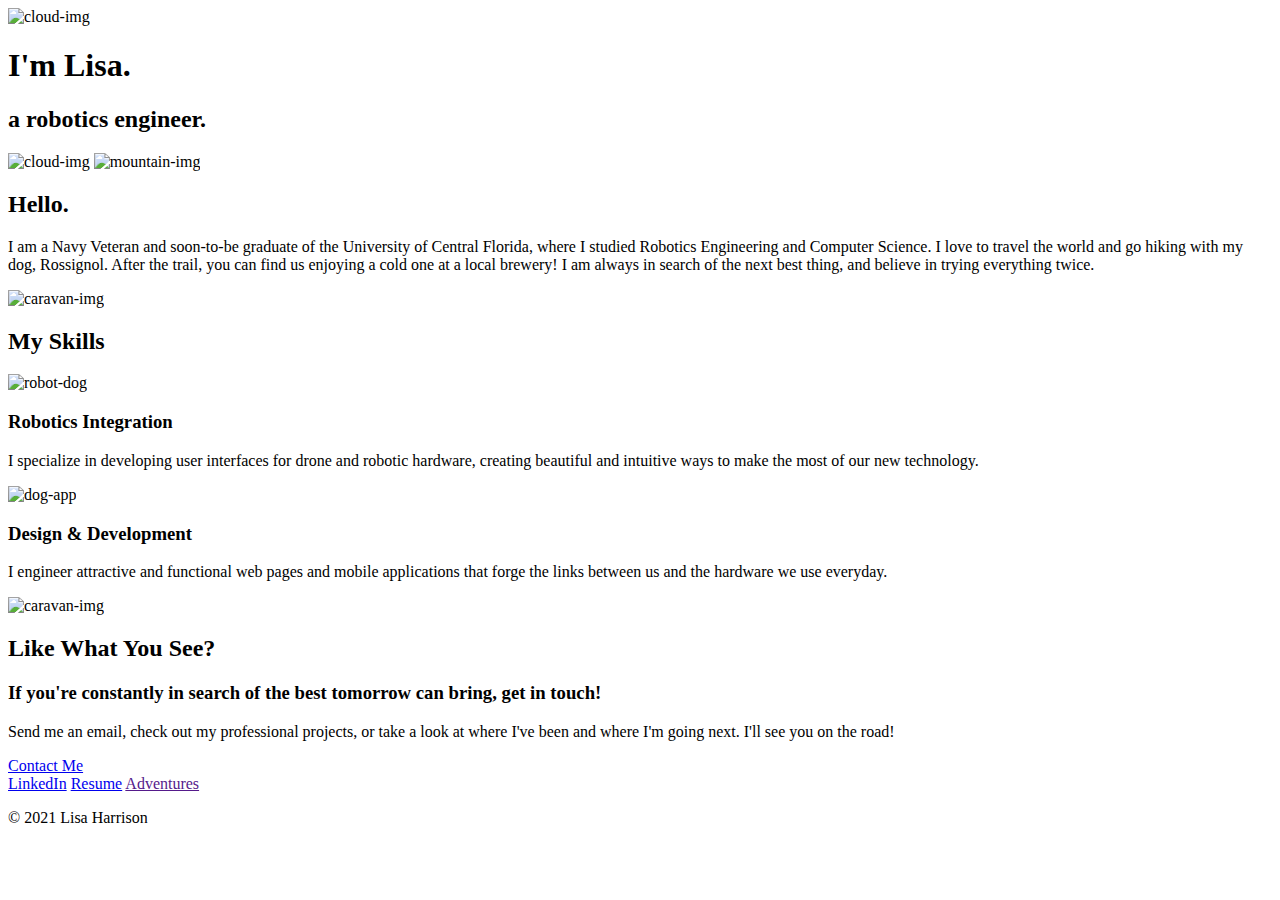
==== index.html @ af0a0512 "Add files via upload" ====
<!DOCTYPE html>
<html lang="en" dir="ltr">
  <head>
    <meta charset="utf-8">
    <title>Lisa Harrison</title>
    <link rel="stylesheet" href="css/styles.css"/>
    <link rel="icon" href="LH.ico">
    <link rel="preconnect" href="https://fonts.googleapis.com">
<link rel="preconnect" href="https://fonts.gstatic.com" crossorigin>
<link href="https://fonts.googleapis.com/css2?family=Rock+Salt&family=Shadows+Into+Light&display=swap" rel="stylesheet">
<link rel="preconnect" href="https://fonts.googleapis.com">
<link rel="preconnect" href="https://fonts.gstatic.com" crossorigin>
<link href="https://fonts.googleapis.com/css2?family=Klee+One:wght@600&display=swap" rel="stylesheet">
  </head>
  <body>
    <div class="top-container">
      <img class="top-cloud" src="images/cloud.png" alt="cloud-img">
      <h1>I'm Lisa.</h1>
      <h2 class="title">a robotics engineer.</h2>
      <img class="bottom-cloud" src="images/cloud.png" alt="cloud-img">
      <img class="mountain" src="images/mountain.png" alt="mountain-img">
    </div>

    <div class="middle-container">
      <div class="profile">
        <h2>Hello.</h2>
        <p class="summary">I am a Navy Veteran and soon-to-be graduate of the University of Central Florida, where I studied Robotics Engineering and Computer Science. I love to travel the world and go hiking with my dog, Rossignol. After the trail, you can find us enjoying a cold one at a local brewery! I am always in search of the next best thing, and believe in trying everything twice.</p>
      </div>
      <div class="skills">
        <img class="divider" src="images/caravan.png" alt="caravan-img">
        <h2>My Skills</h2>
        <div class="robot-skill-row">
          <img class="robot-dog" src="images/robot.png" alt="robot-dog">
          <h3>Robotics Integration</h3>
          <p class="skills">I specialize in developing user interfaces for  drone and robotic hardware, creating beautiful and intuitive ways to make the most of our new technology.</p>
        </div>
        <div class="app-skill-row">
          <img class="dog-app" src="images/dog-track-app.png" alt="dog-app">
          <h3>Design & Development</h3>
          <p>I engineer attractive and functional web pages and mobile applications that forge the links between us and the hardware we use everyday.</p>
        </div>
      </div>
      <div class="contact-me">
        <img class="divider" src="images/caravan.png" alt="caravan-img">
        <h2>Like What You See?</h2>
        <h3>If you're constantly in search of the best tomorrow can bring, get in touch!</h3>
        <p class="contact-description">Send me an email, check out my professional projects, or take a look at where I've been and where I'm going next.  I'll see you on the road!</p>
        <a class="contact-btn" href="contact.html">Contact Me</a>
      </div>
    </div>

    <div class="bottom-container">
      <a href="https://www.linkedin.com/">LinkedIn</a>
      <a href="Harrison Resume 4 14.pdf">Resume</a>
      <a href="">Adventures</a></p>
      <p class="copyright">© 2021 Lisa Harrison</p>
    </div>
  </body>
</html>
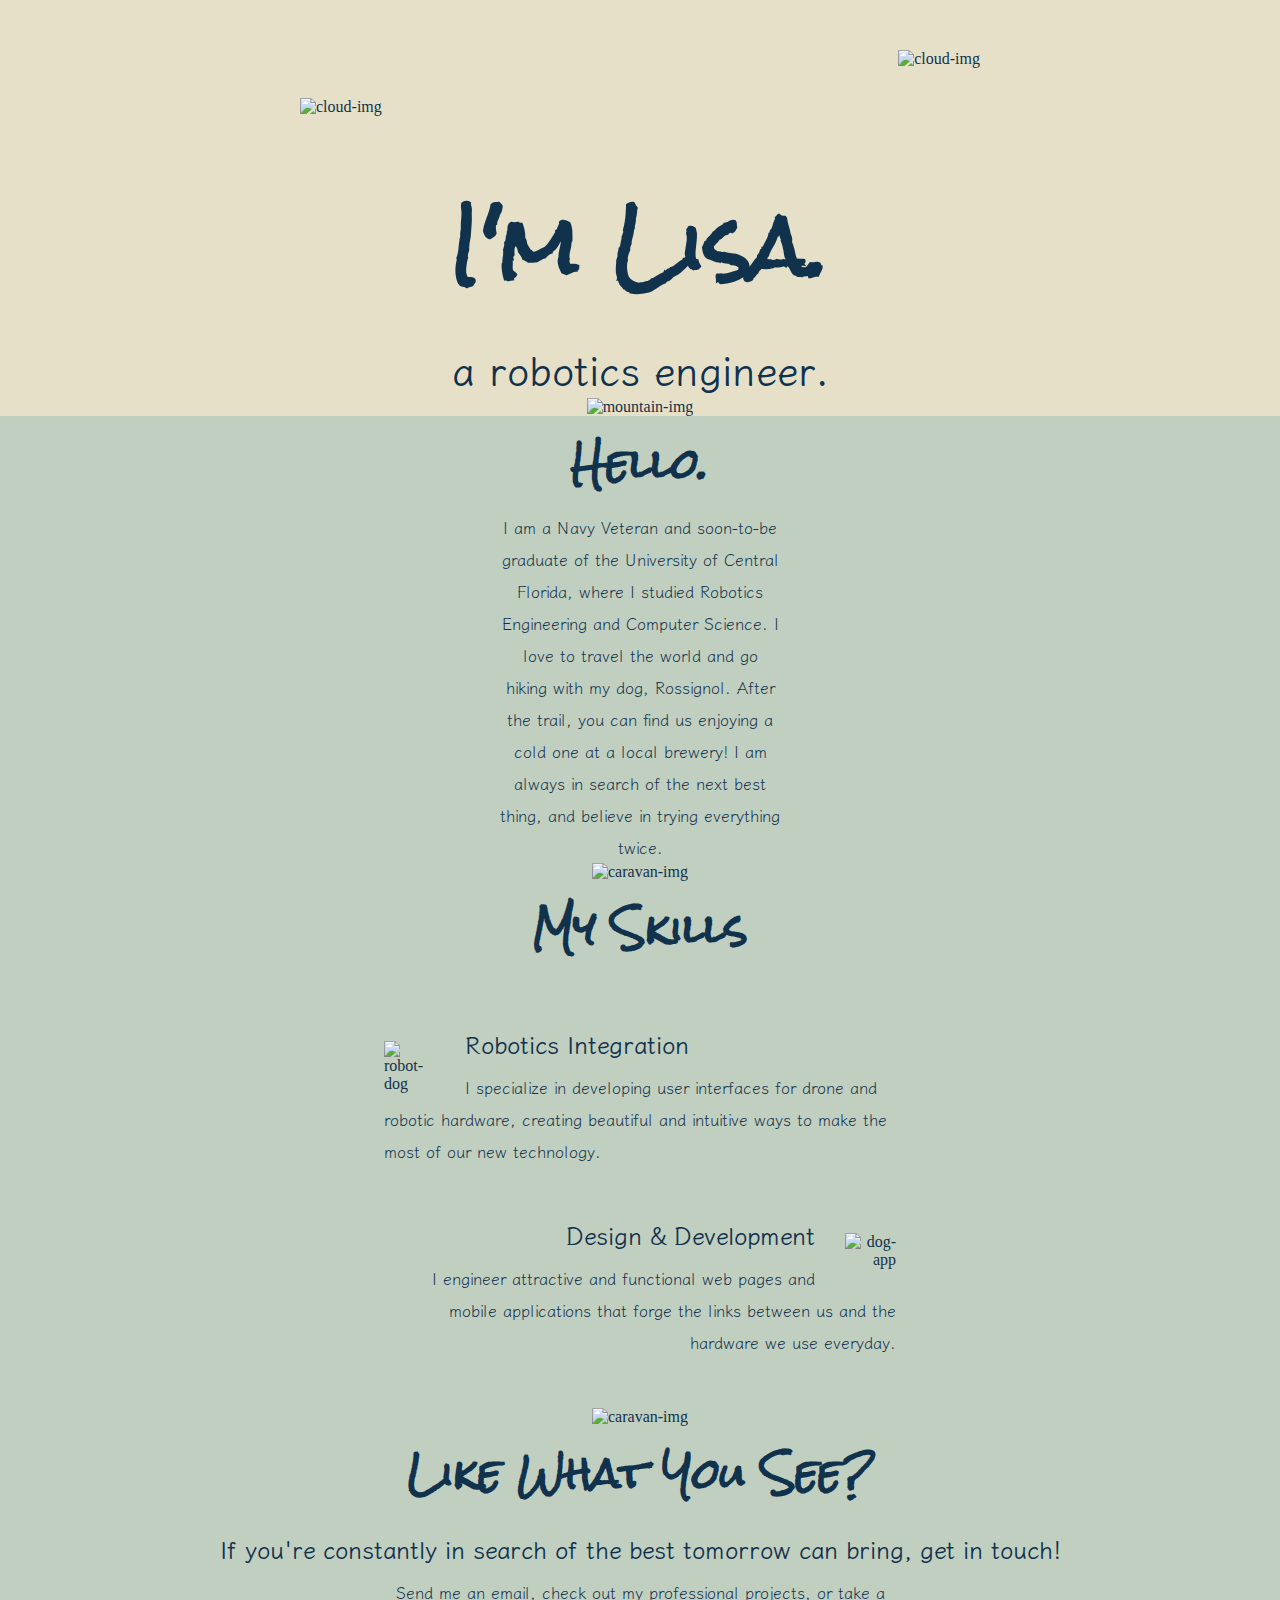
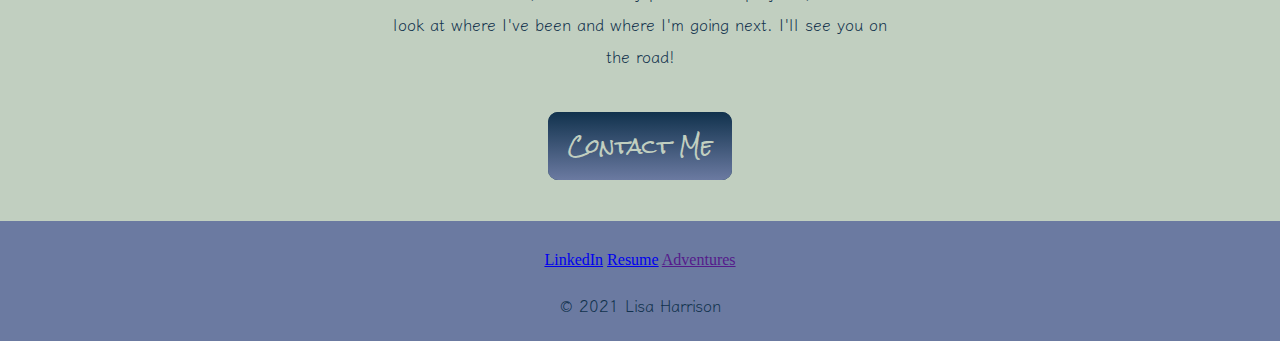
==== commit 86dbb823: "Update index.html" ====
--- a/index.html
+++ b/index.html
@@ -3,7 +3,7 @@
   <head>
     <meta charset="utf-8">
     <title>Lisa Harrison</title>
-    <link rel="stylesheet" href="css/styles.css"/>
+    <link rel="stylesheet" href="styles.css"/>
     <link rel="icon" href="LH.ico">
     <link rel="preconnect" href="https://fonts.googleapis.com">
 <link rel="preconnect" href="https://fonts.gstatic.com" crossorigin>
--- a/styles.css
+++ b/styles.css
@@ -0,0 +1,137 @@
+body{
+  margin: 0;
+  text-align: center;
+  color: #11324D;
+}
+
+.top-container{
+  background-color: #E7E0C9;
+  position: relative;
+  padding-top: 100px
+}
+
+.middle-container{
+  background-color: #C1CFC0;
+
+}
+
+.bottom-container{
+  background-color: #6B7AA1;
+  margin: 0;
+  padding-top: 30px;
+
+}
+
+h1{
+  margin: 50px auto 0 auto;
+  font-family: "Rock Salt", sans-serif;
+  font-size: 500%;
+}
+
+h2 {
+  margin: 0 auto;
+  font-family: "Rock Salt", sans-serif;
+  font-size: 2.5rem;
+}
+
+h3 {
+  margin: 10px auto;
+  font-family: "Klee One", sans-serif;
+  font-size: 1.5rem;
+}
+
+.bottom-cloud{
+  position: absolute;
+  left: 300px;
+  bottom: 300px;
+}
+
+.top-cloud{
+  position: absolute;
+  right: 300px;
+  top: 50px;
+}
+
+p{
+  font-family: "Klee One", sans-serif;
+  line-height: 2;
+  margin: auto;
+}
+
+.summary {
+  margin: 0 500px;
+}
+
+.title {
+  font-family: "Klee One", sans-serif;
+}
+
+.robot-skill-row{
+  width: 40%;
+  margin: 50px auto;
+  text-align: left;
+}
+
+.robot-dog {
+  float: left;
+  width: 10%;
+  margin: 15px 30px 0 0;
+}
+
+.app-skill-row{
+  width: 40%;
+  margin: 50px auto;
+  text-align: right;
+}
+
+.dog-app {
+  float: right;
+  width: 10%;
+  margin: 16px 0 0 30px;
+}
+
+.divider {
+  width: 10%;
+}
+
+.contact-btn {
+  background: #11324D;
+  background-image: -webkit-linear-gradient(top, #11324D, #6B7AA1);
+  background-image: -moz-linear-gradient(top, #11324D, #6B7AA1);
+  background-image: -ms-linear-gradient(top, #11324D, #6B7AA1);
+  background-image: -o-linear-gradient(top, #11324D, #6B7AA1);
+  background-image: linear-gradient(to bottom, #11324D, #6B7AA1);
+  -webkit-border-radius: 10;
+  -moz-border-radius: 10;
+  border-radius: 10px;
+  font-family: "Rock Salt", sans-serif;
+  color: #C1CFC0;
+  font-size: 20px;
+  padding: 10px 20px 10px 20px;
+  text-decoration: none;
+  margin: 30px auto 10px auto;
+  position: relative;
+}
+
+.contact-btn:hover {
+  background: #6B7AA1;
+  background-image: -webkit-linear-gradient(top, #6B7AA1, #11324D);
+  background-image: -moz-linear-gradient(top, #6B7AA1, #11324D);
+  background-image: -ms-linear-gradient(top, #6B7AA1, #11324D);
+  background-image: -o-linear-gradient(top, #6B7AA1, #11324D);
+  background-image: linear-gradient(to bottom, #6B7AA1, #11324D);
+  text-decoration: none;
+}
+
+.contact-description {
+  width: 40%;
+  padding-bottom: 50px;
+}
+
+.copyright{
+  padding: 20px 0;
+}
+
+.contact-me {
+  padding-bottom: 50px;
+}
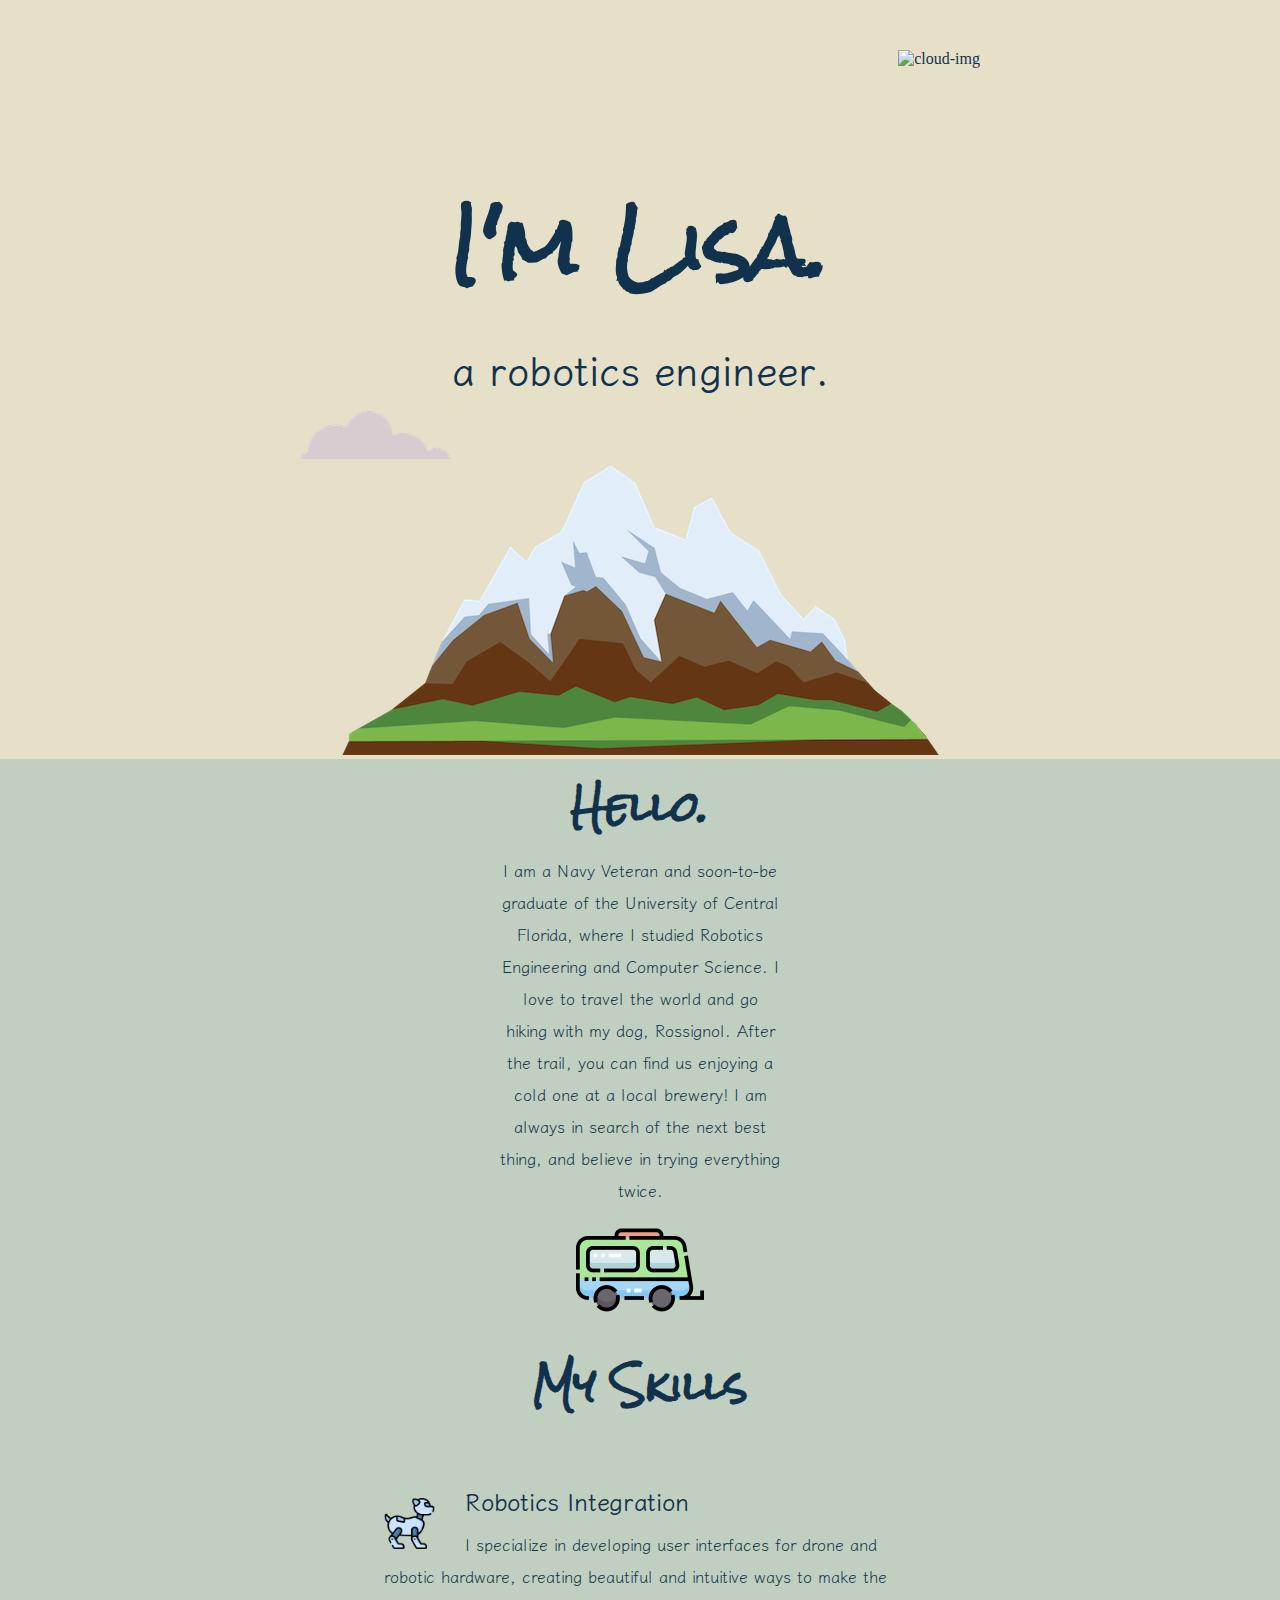
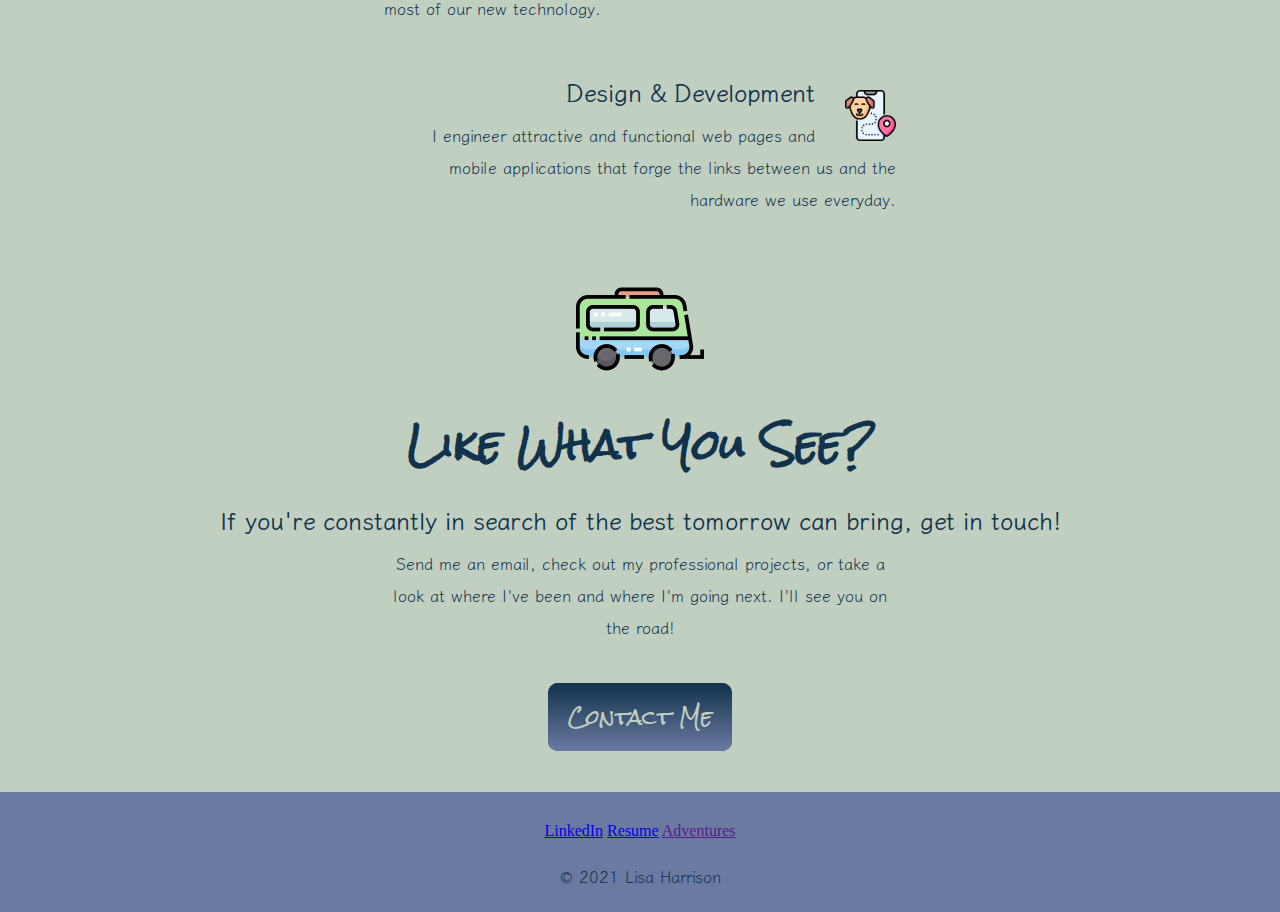
==== commit 9b8bb446: "Update index.html" ====
--- a/index.html
+++ b/index.html
@@ -17,8 +17,8 @@
       <img class="top-cloud" src="images/cloud.png" alt="cloud-img">
       <h1>I'm Lisa.</h1>
       <h2 class="title">a robotics engineer.</h2>
-      <img class="bottom-cloud" src="images/cloud.png" alt="cloud-img">
-      <img class="mountain" src="images/mountain.png" alt="mountain-img">
+      <img class="bottom-cloud" src="cloud.png" alt="cloud-img">
+      <img class="mountain" src="mountain.png" alt="mountain-img">
     </div>
 
     <div class="middle-container">
@@ -27,21 +27,21 @@
         <p class="summary">I am a Navy Veteran and soon-to-be graduate of the University of Central Florida, where I studied Robotics Engineering and Computer Science. I love to travel the world and go hiking with my dog, Rossignol. After the trail, you can find us enjoying a cold one at a local brewery! I am always in search of the next best thing, and believe in trying everything twice.</p>
       </div>
       <div class="skills">
-        <img class="divider" src="images/caravan.png" alt="caravan-img">
+        <img class="divider" src="caravan.png" alt="caravan-img">
         <h2>My Skills</h2>
         <div class="robot-skill-row">
-          <img class="robot-dog" src="images/robot.png" alt="robot-dog">
+          <img class="robot-dog" src="robot.png" alt="robot-dog">
           <h3>Robotics Integration</h3>
           <p class="skills">I specialize in developing user interfaces for  drone and robotic hardware, creating beautiful and intuitive ways to make the most of our new technology.</p>
         </div>
         <div class="app-skill-row">
-          <img class="dog-app" src="images/dog-track-app.png" alt="dog-app">
+          <img class="dog-app" src="dog-track-app.png" alt="dog-app">
           <h3>Design & Development</h3>
           <p>I engineer attractive and functional web pages and mobile applications that forge the links between us and the hardware we use everyday.</p>
         </div>
       </div>
       <div class="contact-me">
-        <img class="divider" src="images/caravan.png" alt="caravan-img">
+        <img class="divider" src="caravan.png" alt="caravan-img">
         <h2>Like What You See?</h2>
         <h3>If you're constantly in search of the best tomorrow can bring, get in touch!</h3>
         <p class="contact-description">Send me an email, check out my professional projects, or take a look at where I've been and where I'm going next.  I'll see you on the road!</p>
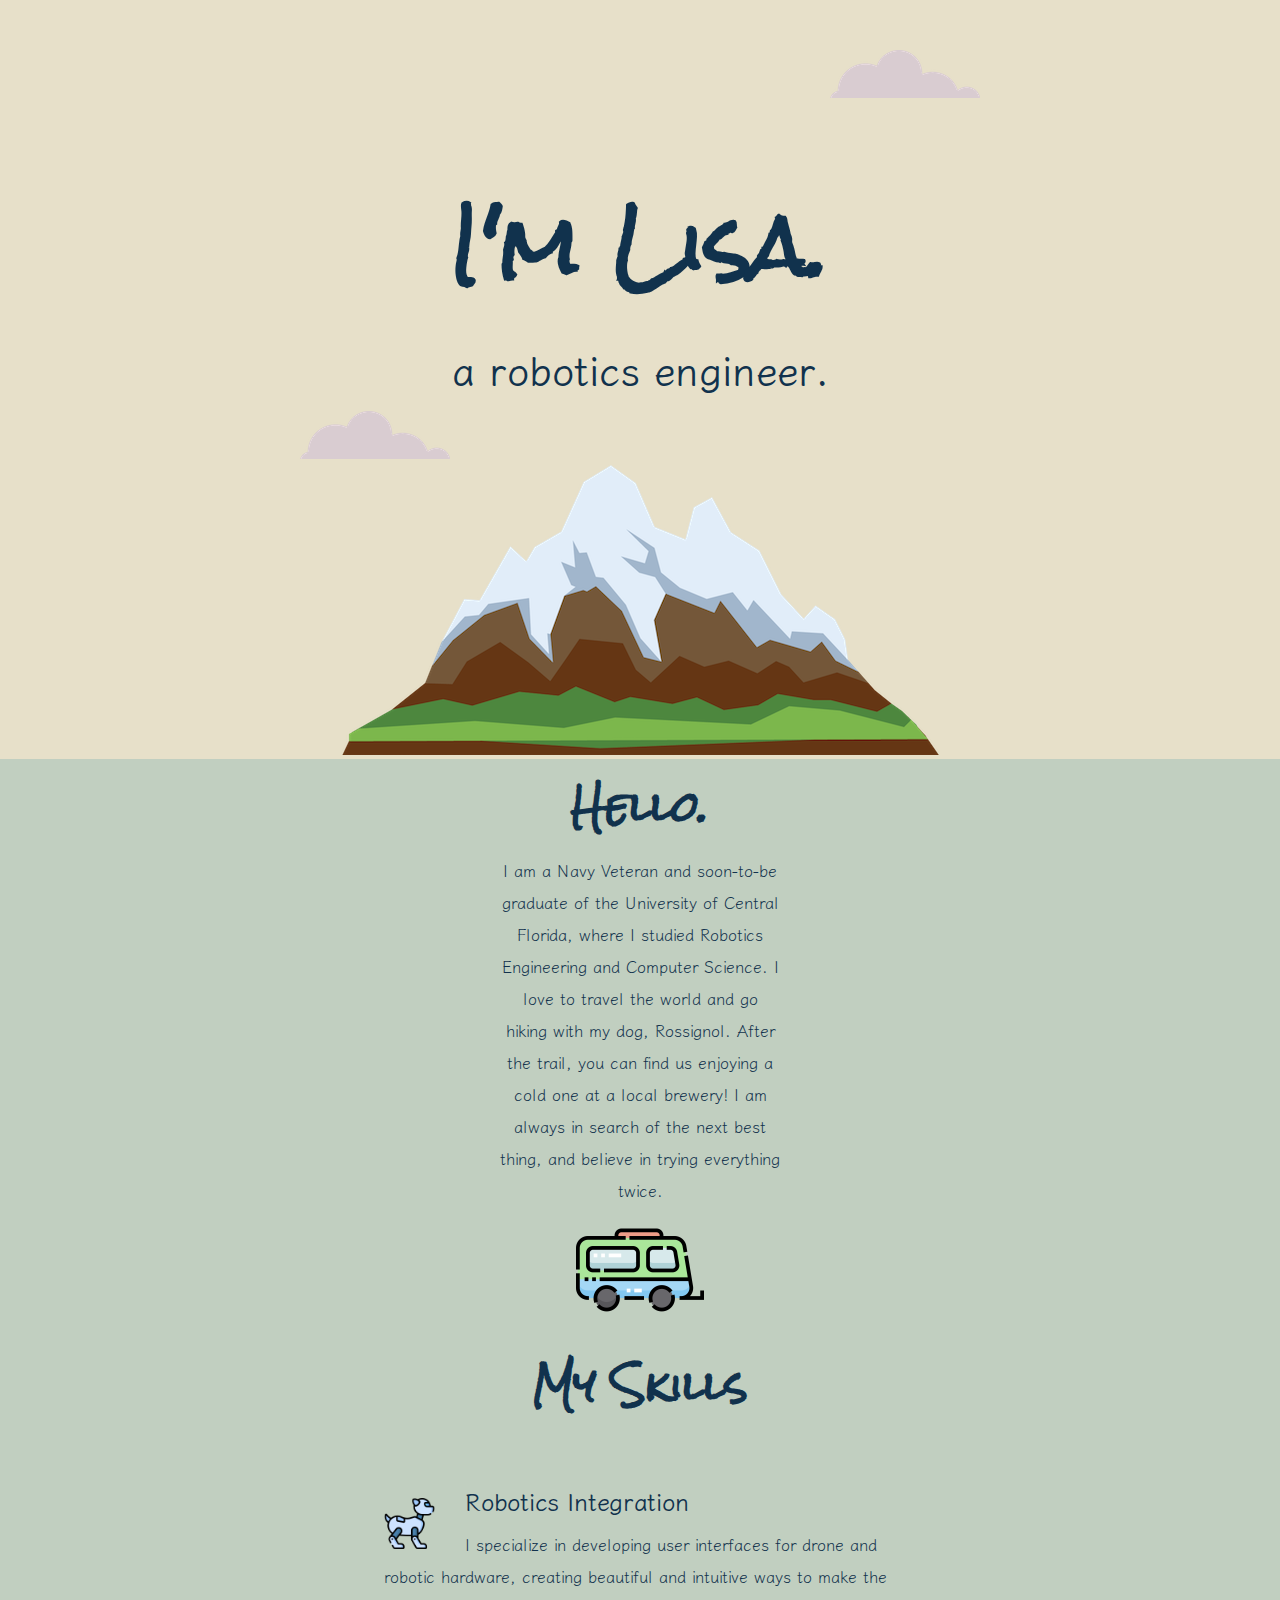
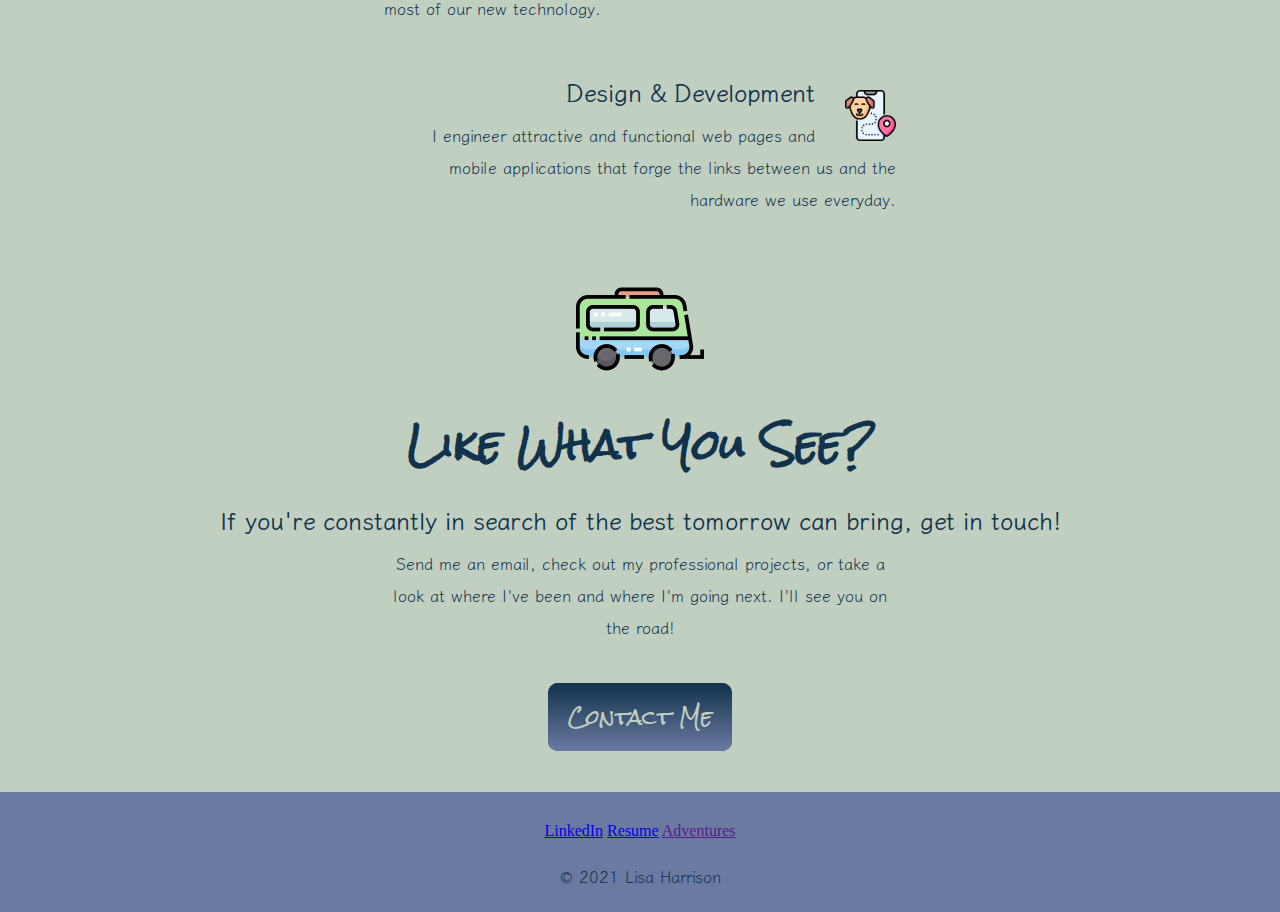
==== commit 2fb13169: "Change image filepaths." ====
--- a/index.html
+++ b/index.html
@@ -14,7 +14,7 @@
   </head>
   <body>
     <div class="top-container">
-      <img class="top-cloud" src="images/cloud.png" alt="cloud-img">
+      <img class="top-cloud" src="cloud.png" alt="cloud-img">
       <h1>I'm Lisa.</h1>
       <h2 class="title">a robotics engineer.</h2>
       <img class="bottom-cloud" src="cloud.png" alt="cloud-img">
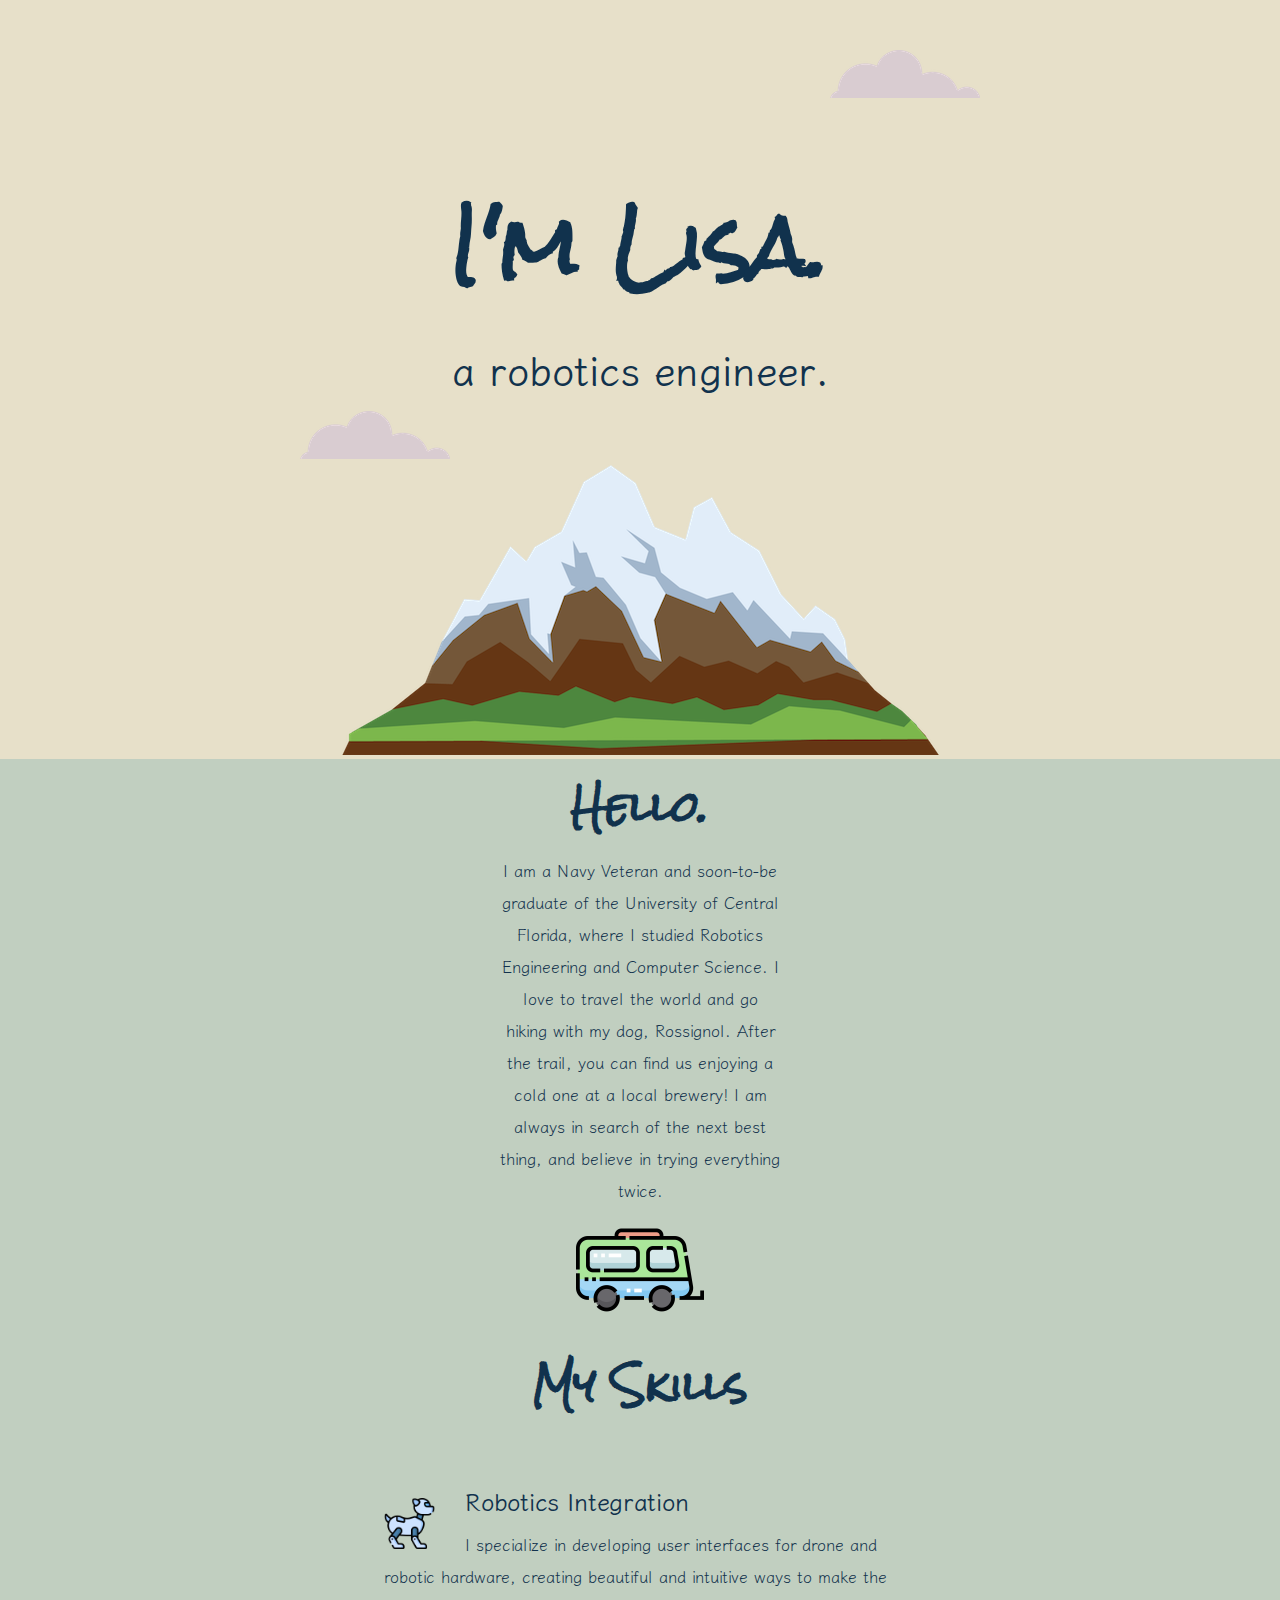
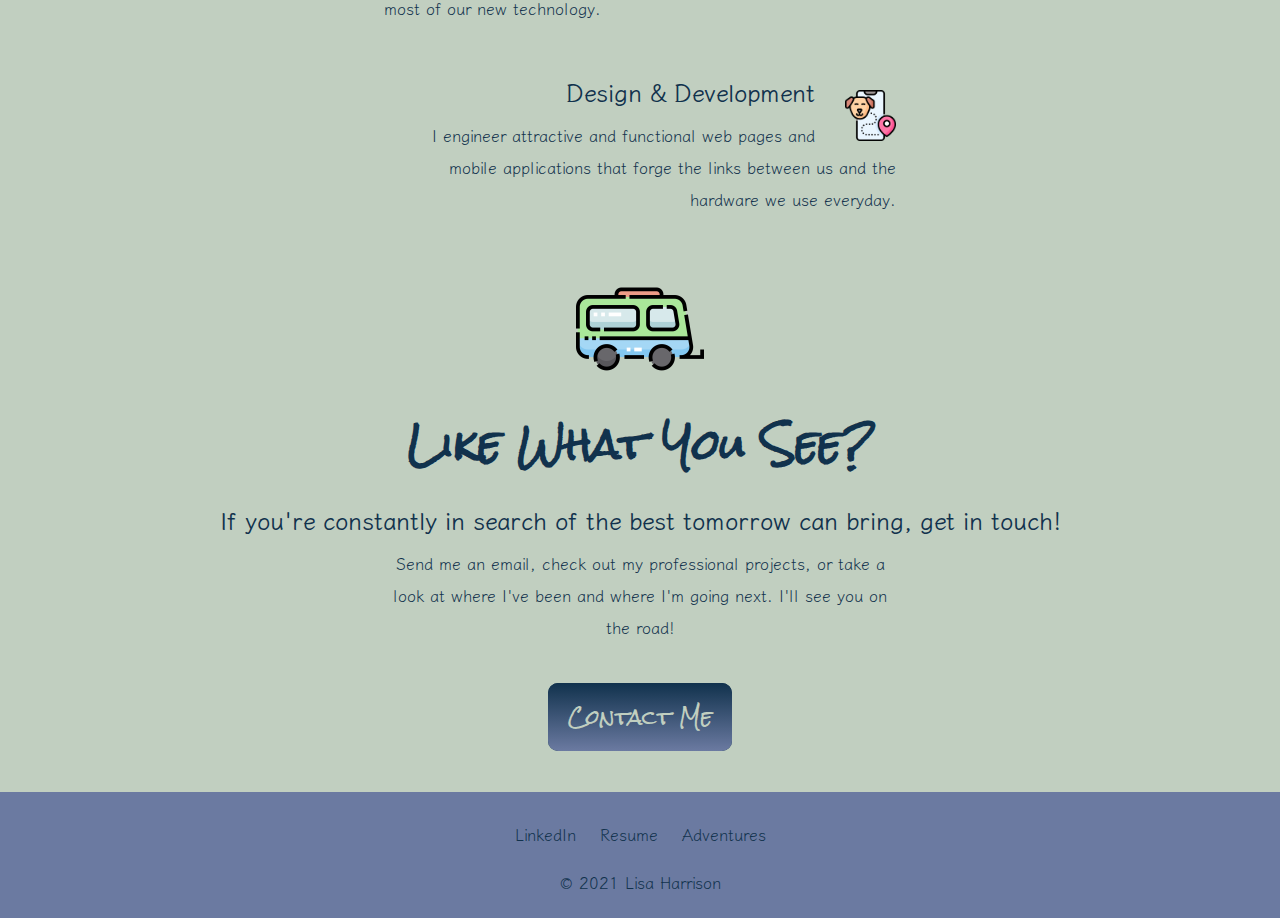
==== commit c9073069: "Updated Linked In link" ====
--- a/index.html
+++ b/index.html
@@ -50,7 +50,7 @@
     </div>
 
     <div class="bottom-container">
-      <a href="https://www.linkedin.com/">LinkedIn</a>
+      <a href="https://www.linkedin.com/in/lisa-harrison-navy/">LinkedIn</a>
       <a href="Harrison Resume 4 14.pdf">Resume</a>
       <a href="">Adventures</a></p>
       <p class="copyright">© 2021 Lisa Harrison</p>
--- a/styles.css
+++ b/styles.css
@@ -56,6 +56,17 @@
   font-family: "Klee One", sans-serif;
   line-height: 2;
   margin: auto;
+}
+
+a {
+  text-decoration: none;
+  color: #11324D;
+  font-family: "Klee One", sans-serif;
+  padding: 0 10px;
+}
+
+a:hover {
+  color: #C1CFC0;
 }
 
 .summary {
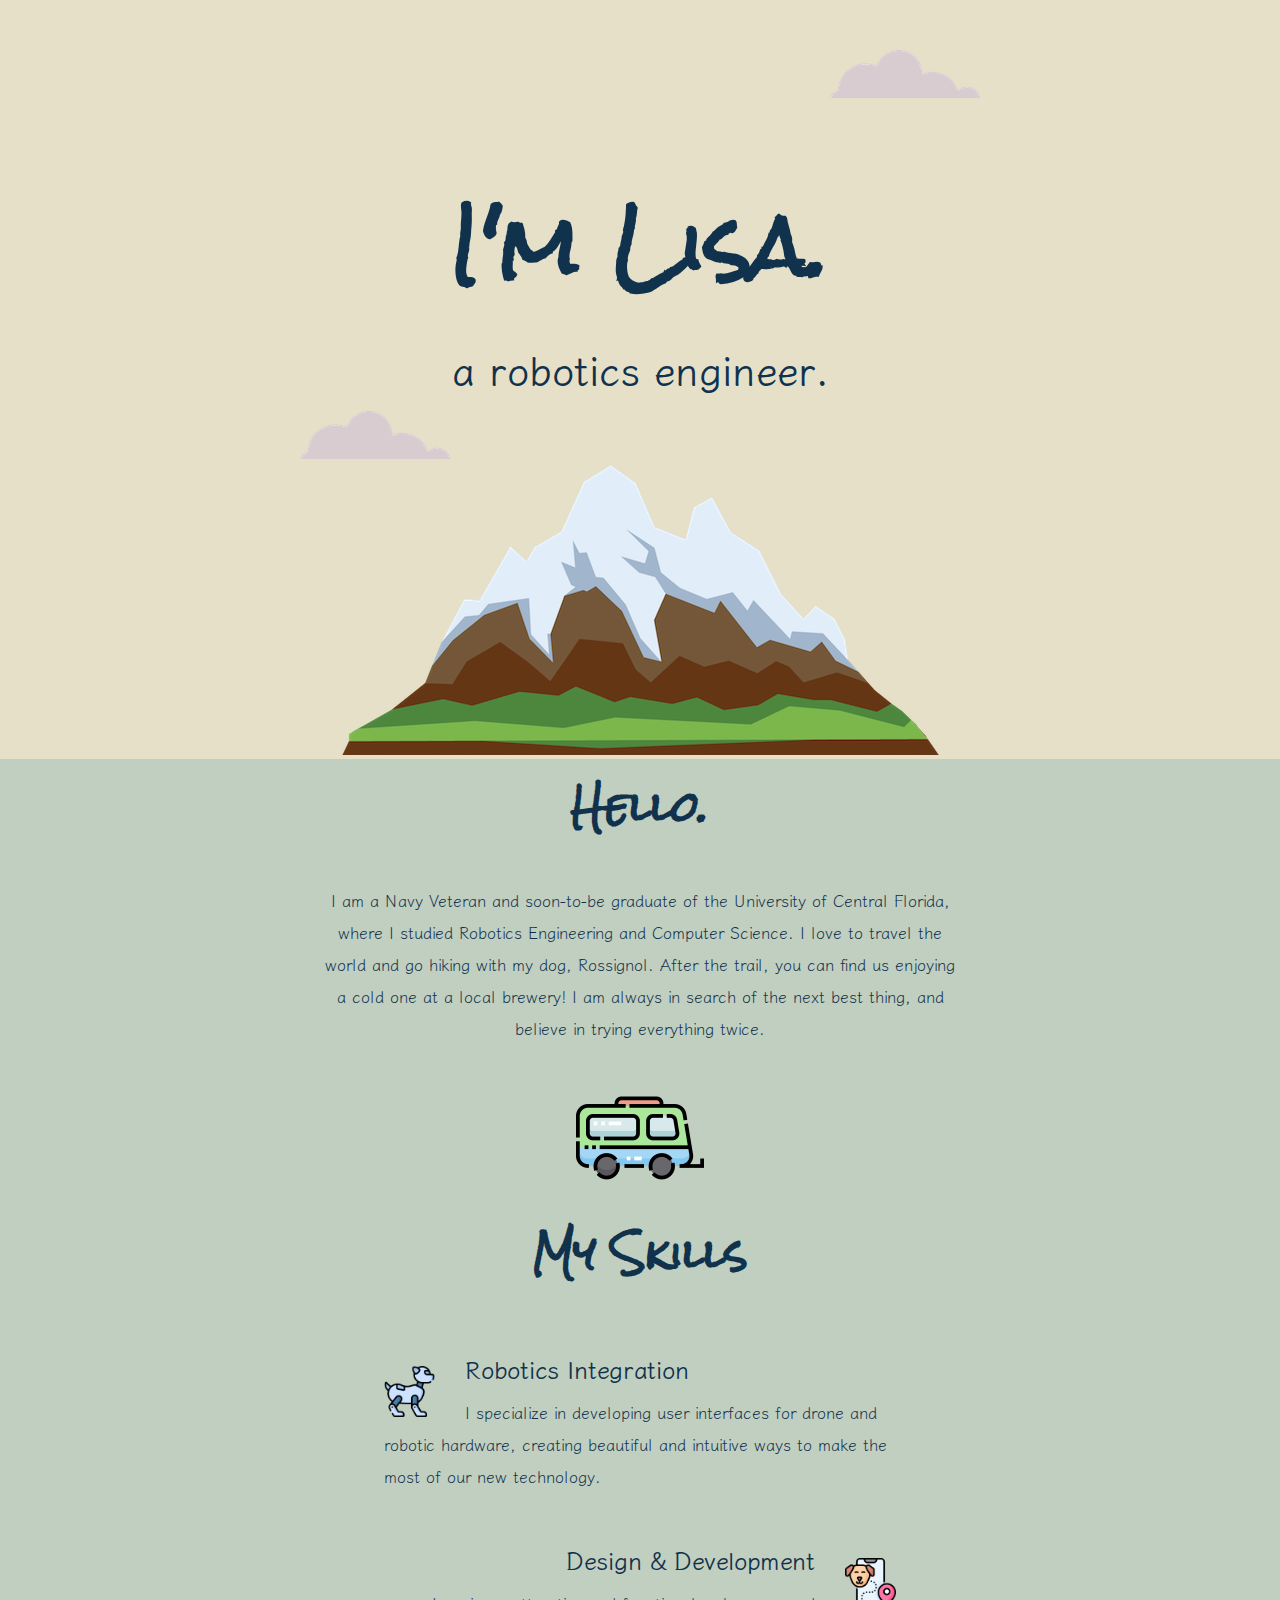
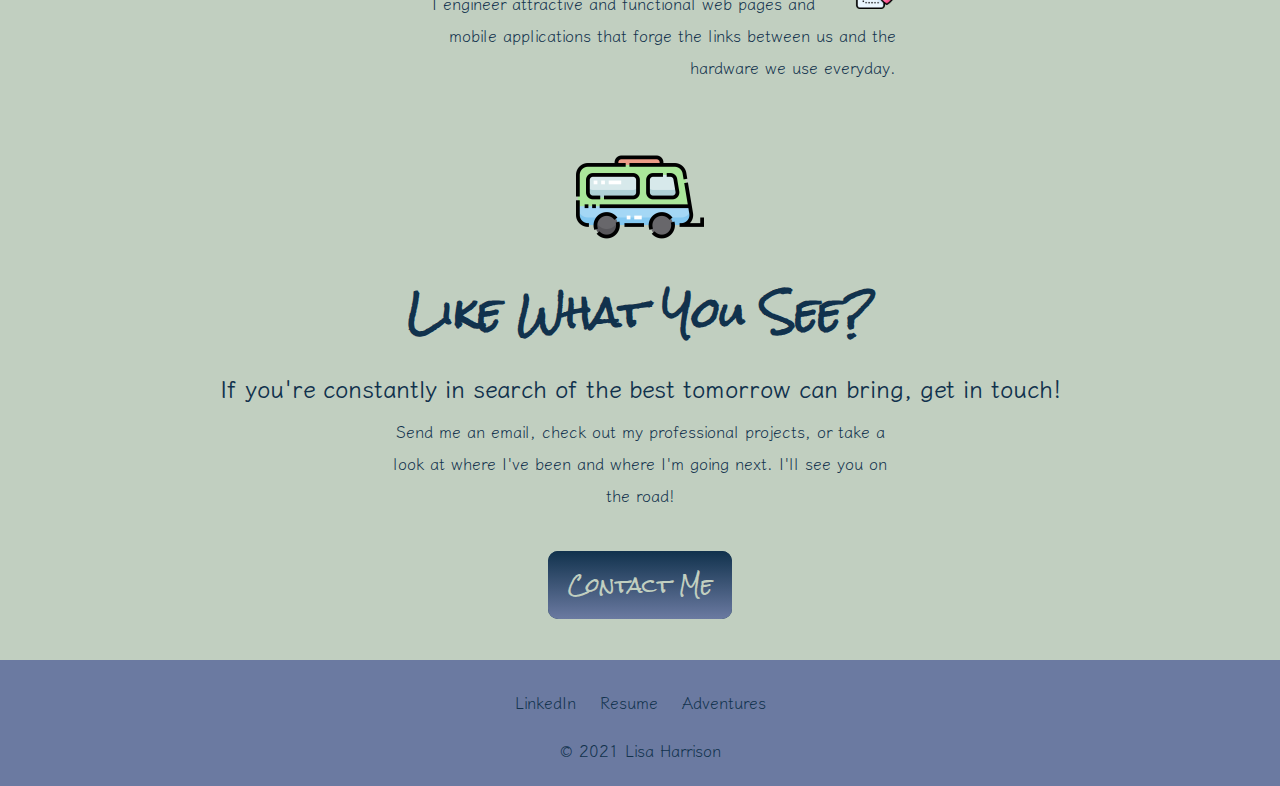
==== commit 74350b19: "Fixed resume link" ====
--- a/index.html
+++ b/index.html
@@ -51,7 +51,7 @@
 
     <div class="bottom-container">
       <a href="https://www.linkedin.com/in/lisa-harrison-navy/">LinkedIn</a>
-      <a href="Harrison Resume 4 14.pdf">Resume</a>
+      <a href="Harrison Resume 4 14.PDF">Resume</a>
       <a href="">Adventures</a></p>
       <p class="copyright">© 2021 Lisa Harrison</p>
     </div>
--- a/styles.css
+++ b/styles.css
@@ -70,7 +70,8 @@
 }
 
 .summary {
-  margin: 0 500px;
+  width: 50%;
+  margin: 30px auto;
 }
 
 .title {
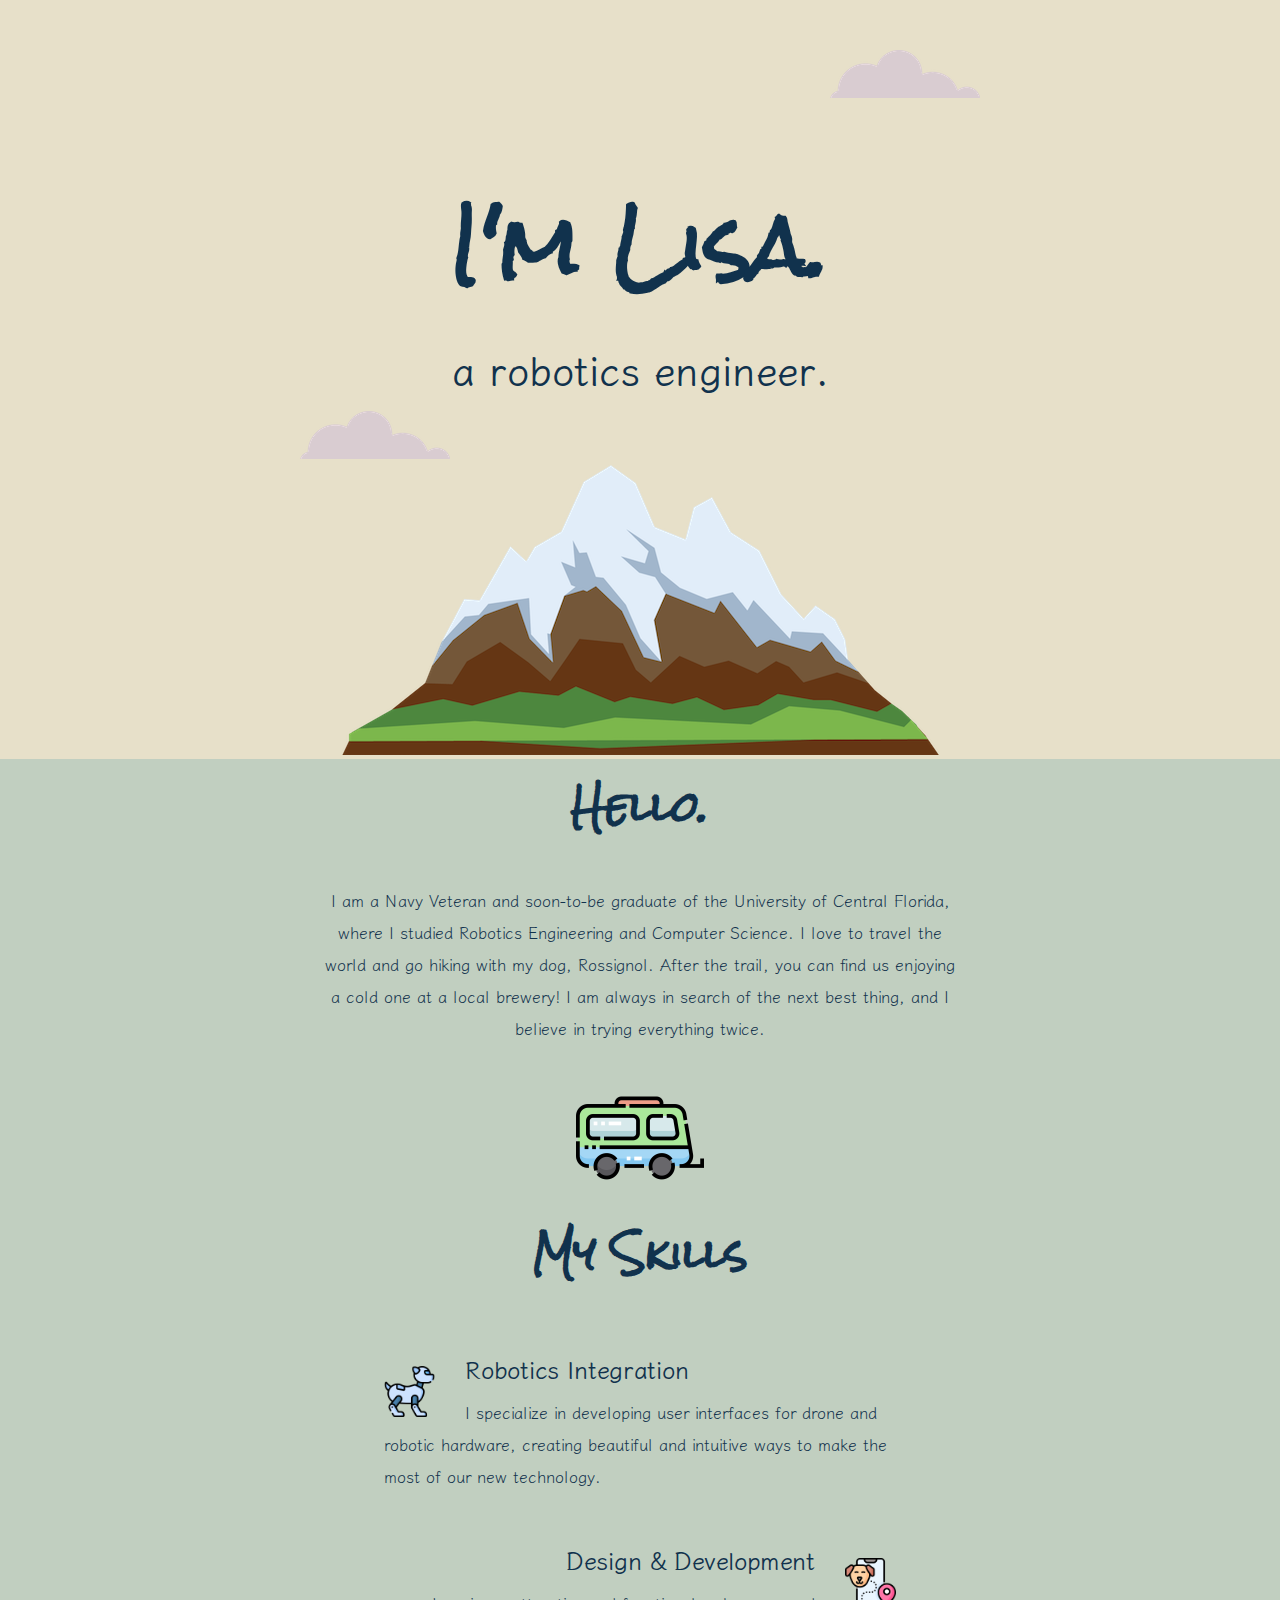
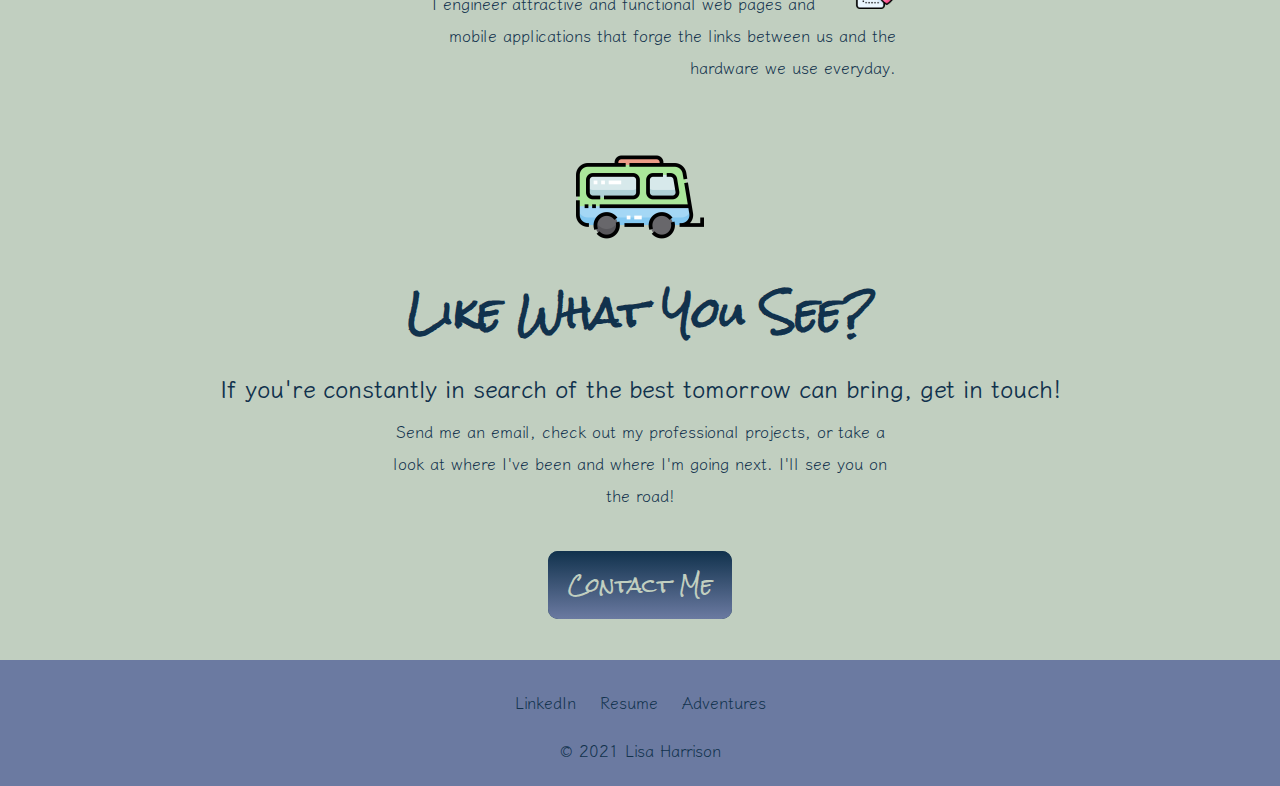
==== commit 6f1f071f: "Grammar fix in introduction" ====
--- a/index.html
+++ b/index.html
@@ -24,7 +24,7 @@
     <div class="middle-container">
       <div class="profile">
         <h2>Hello.</h2>
-        <p class="summary">I am a Navy Veteran and soon-to-be graduate of the University of Central Florida, where I studied Robotics Engineering and Computer Science. I love to travel the world and go hiking with my dog, Rossignol. After the trail, you can find us enjoying a cold one at a local brewery! I am always in search of the next best thing, and believe in trying everything twice.</p>
+        <p class="summary">I am a Navy Veteran and soon-to-be graduate of the University of Central Florida, where I studied Robotics Engineering and Computer Science. I love to travel the world and go hiking with my dog, Rossignol. After the trail, you can find us enjoying a cold one at a local brewery! I am always in search of the next best thing, and I believe in trying everything twice.</p>
       </div>
       <div class="skills">
         <img class="divider" src="caravan.png" alt="caravan-img">
@@ -51,7 +51,7 @@
 
     <div class="bottom-container">
       <a href="https://www.linkedin.com/in/lisa-harrison-navy/">LinkedIn</a>
-      <a href="Harrison Resume 4 14.PDF">Resume</a>
+      <a href="resume.pdf">Resume</a>
       <a href="">Adventures</a></p>
       <p class="copyright">© 2021 Lisa Harrison</p>
     </div>
